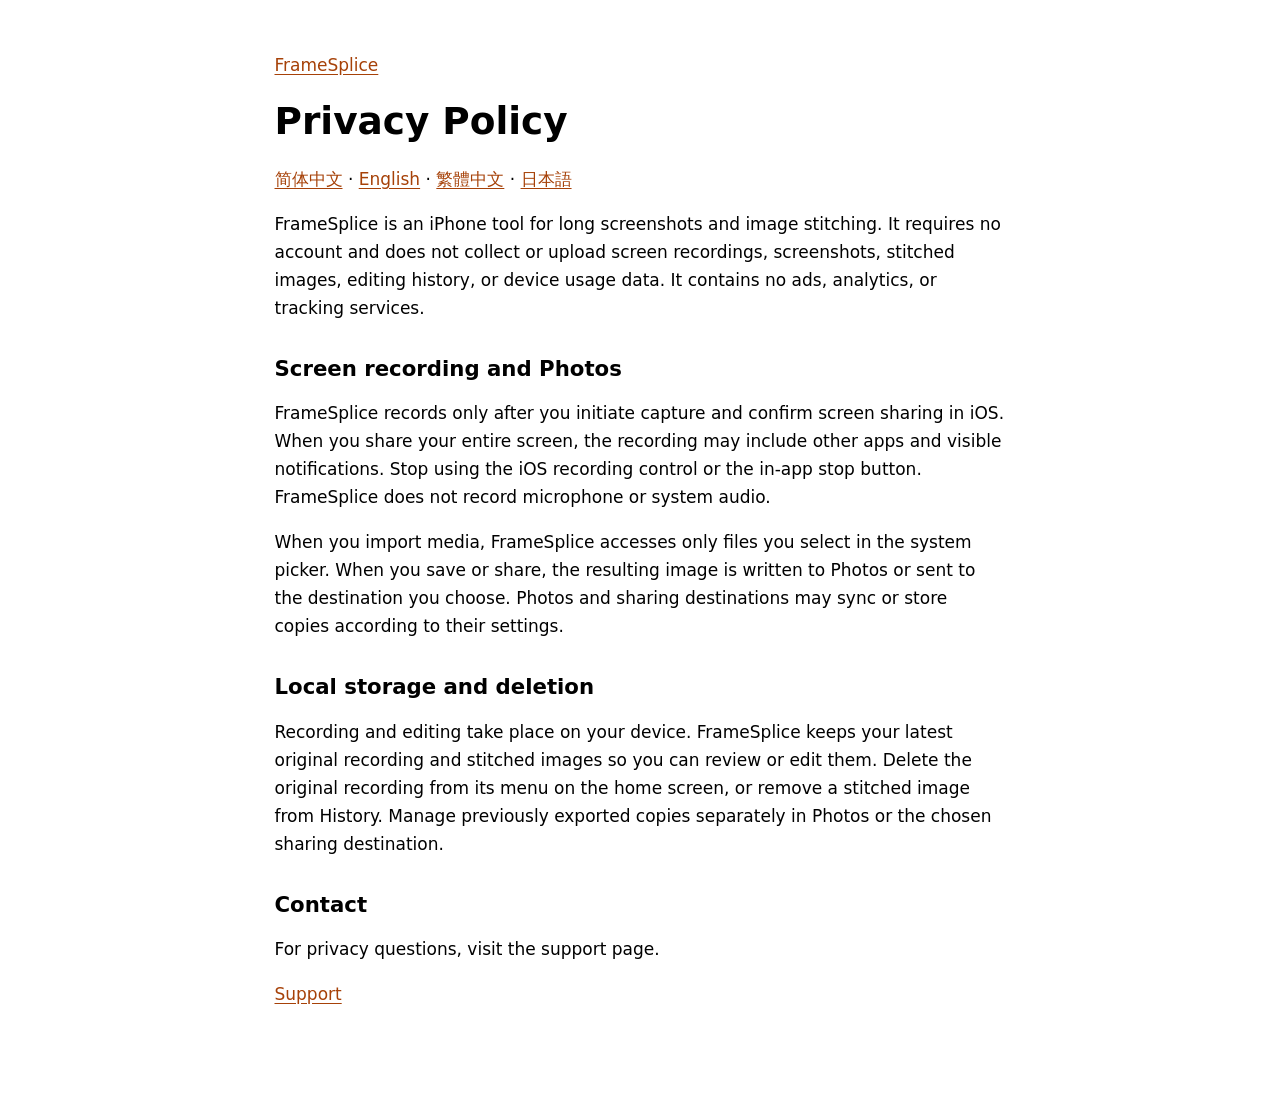
==== privacy-en.html @ ad6767bf "Localize FrameSplice support and privacy pages" ====
<!doctype html>
<html lang="en">
<head>
  <meta charset="utf-8">
  <meta name="viewport" content="width=device-width,initial-scale=1">
  <title>FrameSplice — Privacy Policy</title>
  <link rel="stylesheet" href="style.css">
</head>
<body>
<main>
  <a href="index.html">FrameSplice</a>
  <h1>Privacy Policy</h1>
  <nav><a href="privacy.html" hreflang="zh-Hans" lang="zh-Hans">简体中文</a> · <a href="privacy-en.html" hreflang="en" lang="en" aria-current="page">English</a> · <a href="privacy-zh-Hant.html" hreflang="zh-Hant" lang="zh-Hant">繁體中文</a> · <a href="privacy-ja.html" hreflang="ja" lang="ja">日本語</a></nav>
  <p>FrameSplice is an iPhone tool for long screenshots and image stitching. It requires no account and does not collect or upload screen recordings, screenshots, stitched images, editing history, or device usage data. It contains no ads, analytics, or tracking services.</p>
  <h2>Screen recording and Photos</h2>
  <p>FrameSplice records only after you initiate capture and confirm screen sharing in iOS. When you share your entire screen, the recording may include other apps and visible notifications. Stop using the iOS recording control or the in-app stop button. FrameSplice does not record microphone or system audio.</p>
  <p>When you import media, FrameSplice accesses only files you select in the system picker. When you save or share, the resulting image is written to Photos or sent to the destination you choose. Photos and sharing destinations may sync or store copies according to their settings.</p>
  <h2>Local storage and deletion</h2>
  <p>Recording and editing take place on your device. FrameSplice keeps your latest original recording and stitched images so you can review or edit them. Delete the original recording from its menu on the home screen, or remove a stitched image from History. Manage previously exported copies separately in Photos or the chosen sharing destination.</p>
  <h2>Contact</h2>
  <p>For privacy questions, visit the support page.</p>
  <p><a href="support-en.html">Support</a></p>
</main>
</body>
</html>
---- style.css ----
:root{color-scheme:light dark;font:17px/1.65 system-ui,sans-serif}body{margin:0}main{max-width:43rem;margin:auto;padding:3rem 1.5rem 5rem}h1,h2{line-height:1.2}h1{margin:1.2rem 0;font-size:2.2rem}h2{font-size:1.25rem;margin-top:2rem}a{color:#a64108;text-underline-offset:3px}@media(prefers-color-scheme:dark){a{color:#ffab70}}
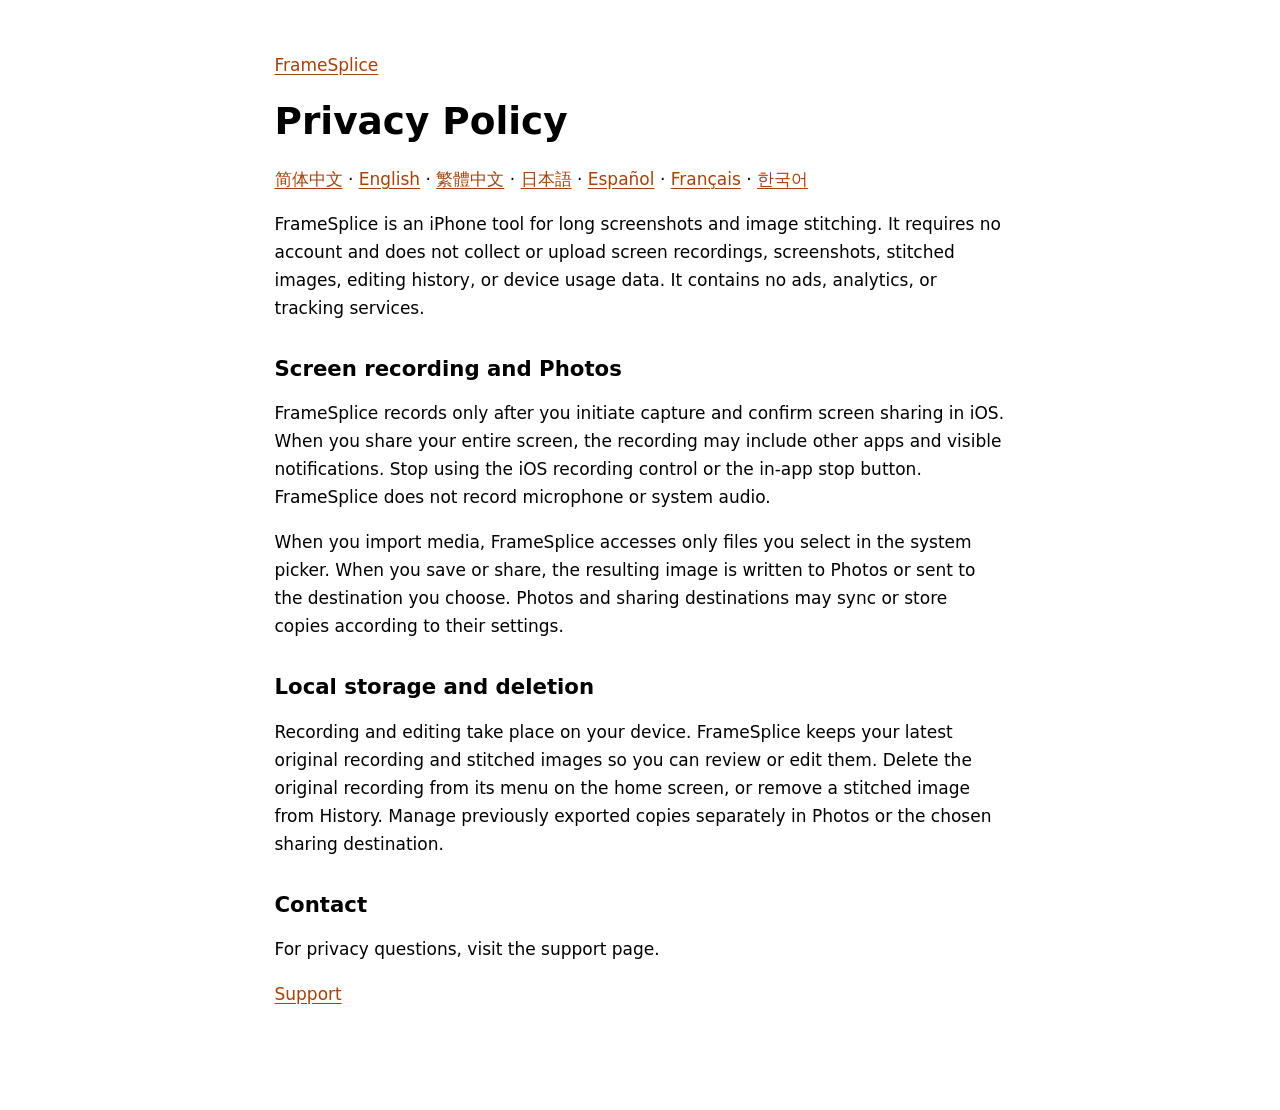
==== commit a7046150: "Add Spanish French and Korean support pages" ====
--- a/privacy-en.html
+++ b/privacy-en.html
@@ -10,7 +10,7 @@
 <main>
   <a href="index.html">FrameSplice</a>
   <h1>Privacy Policy</h1>
-  <nav><a href="privacy.html" hreflang="zh-Hans" lang="zh-Hans">简体中文</a> · <a href="privacy-en.html" hreflang="en" lang="en" aria-current="page">English</a> · <a href="privacy-zh-Hant.html" hreflang="zh-Hant" lang="zh-Hant">繁體中文</a> · <a href="privacy-ja.html" hreflang="ja" lang="ja">日本語</a></nav>
+  <nav><a href="privacy.html" hreflang="zh-Hans" lang="zh-Hans">简体中文</a> · <a href="privacy-en.html" hreflang="en" lang="en" aria-current="page">English</a> · <a href="privacy-zh-Hant.html" hreflang="zh-Hant" lang="zh-Hant">繁體中文</a> · <a href="privacy-ja.html" hreflang="ja" lang="ja">日本語</a> · <a href="privacy-es.html" hreflang="es" lang="es">Español</a> · <a href="privacy-fr.html" hreflang="fr" lang="fr">Français</a> · <a href="privacy-ko.html" hreflang="ko" lang="ko">한국어</a></nav>
   <p>FrameSplice is an iPhone tool for long screenshots and image stitching. It requires no account and does not collect or upload screen recordings, screenshots, stitched images, editing history, or device usage data. It contains no ads, analytics, or tracking services.</p>
   <h2>Screen recording and Photos</h2>
   <p>FrameSplice records only after you initiate capture and confirm screen sharing in iOS. When you share your entire screen, the recording may include other apps and visible notifications. Stop using the iOS recording control or the in-app stop button. FrameSplice does not record microphone or system audio.</p>
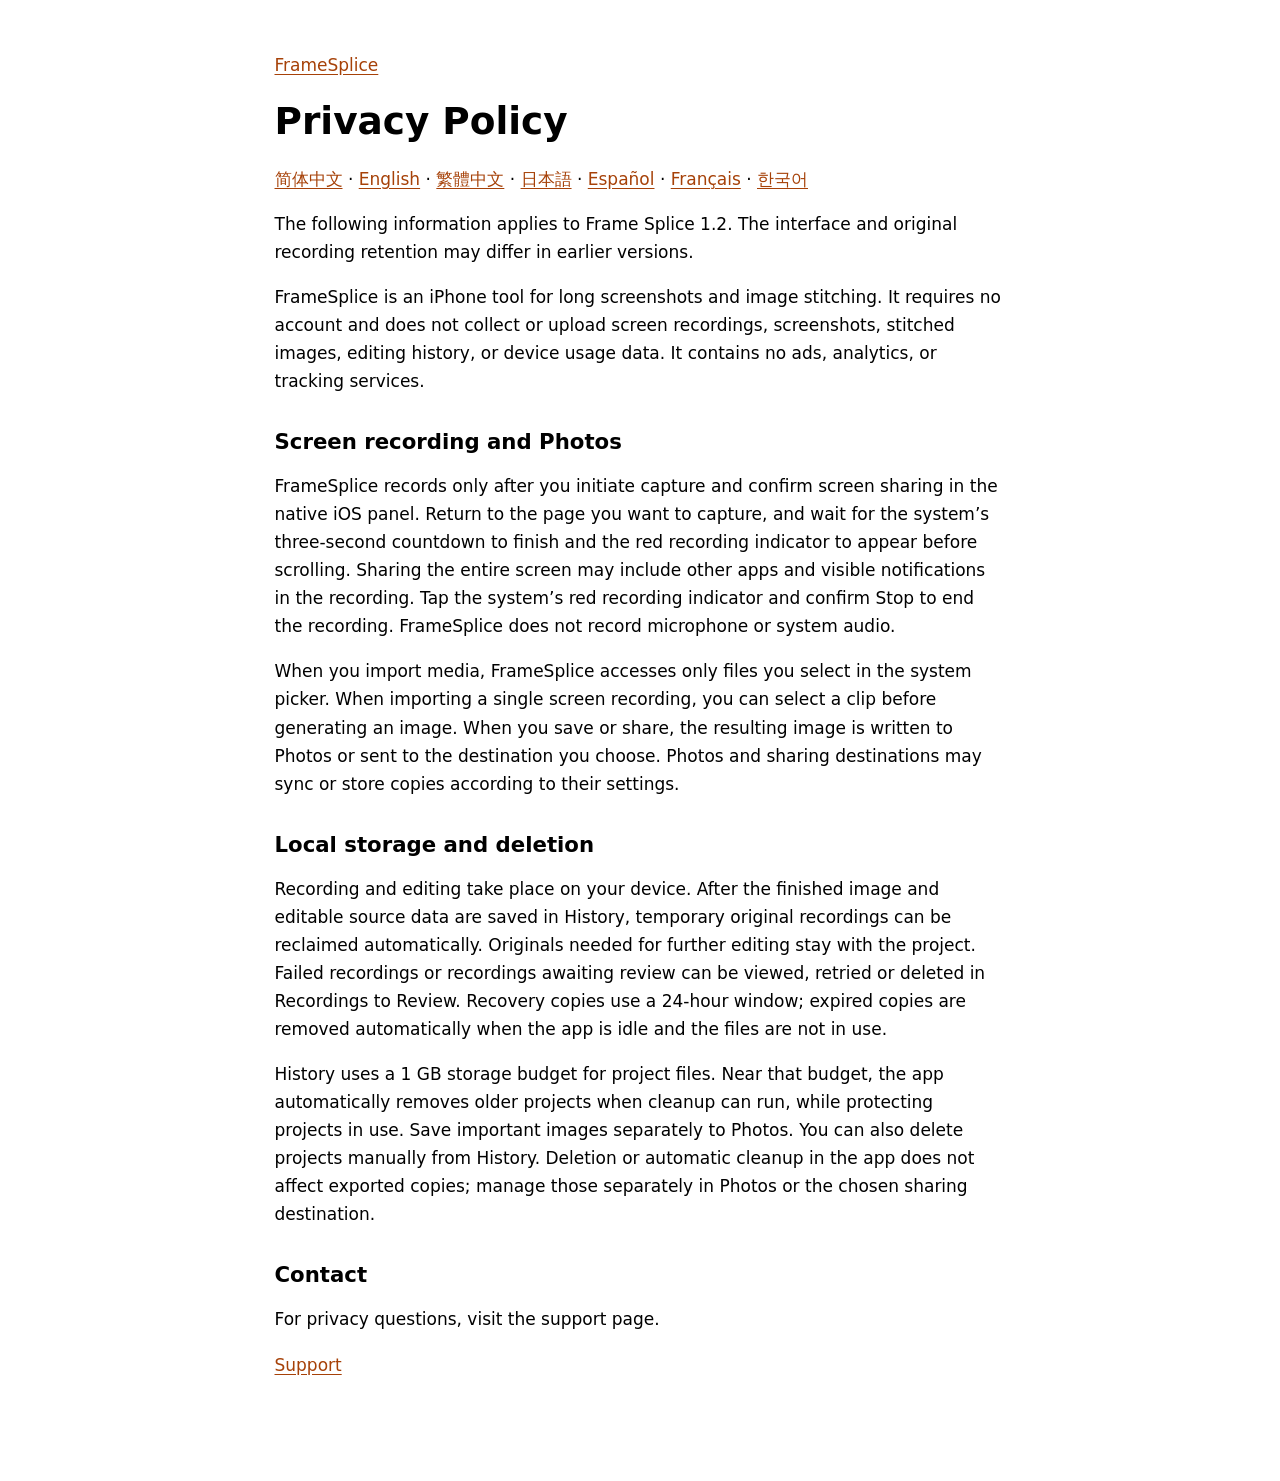
==== commit 7b76c79f: "Update support and privacy information for Frame Splice 1.2 Describe the native recording flow, clip" ====
--- a/privacy-en.html
+++ b/privacy-en.html
@@ -11,12 +11,14 @@
   <a href="index.html">FrameSplice</a>
   <h1>Privacy Policy</h1>
   <nav><a href="privacy.html" hreflang="zh-Hans" lang="zh-Hans">简体中文</a> · <a href="privacy-en.html" hreflang="en" lang="en" aria-current="page">English</a> · <a href="privacy-zh-Hant.html" hreflang="zh-Hant" lang="zh-Hant">繁體中文</a> · <a href="privacy-ja.html" hreflang="ja" lang="ja">日本語</a> · <a href="privacy-es.html" hreflang="es" lang="es">Español</a> · <a href="privacy-fr.html" hreflang="fr" lang="fr">Français</a> · <a href="privacy-ko.html" hreflang="ko" lang="ko">한국어</a></nav>
+<p>The following information applies to Frame Splice 1.2. The interface and original recording retention may differ in earlier versions.</p>
   <p>FrameSplice is an iPhone tool for long screenshots and image stitching. It requires no account and does not collect or upload screen recordings, screenshots, stitched images, editing history, or device usage data. It contains no ads, analytics, or tracking services.</p>
   <h2>Screen recording and Photos</h2>
-  <p>FrameSplice records only after you initiate capture and confirm screen sharing in iOS. When you share your entire screen, the recording may include other apps and visible notifications. Stop using the iOS recording control or the in-app stop button. FrameSplice does not record microphone or system audio.</p>
-  <p>When you import media, FrameSplice accesses only files you select in the system picker. When you save or share, the resulting image is written to Photos or sent to the destination you choose. Photos and sharing destinations may sync or store copies according to their settings.</p>
+  <p>FrameSplice records only after you initiate capture and confirm screen sharing in the native iOS panel. Return to the page you want to capture, and wait for the system’s three-second countdown to finish and the red recording indicator to appear before scrolling. Sharing the entire screen may include other apps and visible notifications in the recording. Tap the system’s red recording indicator and confirm Stop to end the recording. FrameSplice does not record microphone or system audio.</p>
+  <p>When you import media, FrameSplice accesses only files you select in the system picker. When importing a single screen recording, you can select a clip before generating an image. When you save or share, the resulting image is written to Photos or sent to the destination you choose. Photos and sharing destinations may sync or store copies according to their settings.</p>
   <h2>Local storage and deletion</h2>
-  <p>Recording and editing take place on your device. FrameSplice keeps your latest original recording and stitched images so you can review or edit them. Delete the original recording from its menu on the home screen, or remove a stitched image from History. Manage previously exported copies separately in Photos or the chosen sharing destination.</p>
+  <p>Recording and editing take place on your device. After the finished image and editable source data are saved in History, temporary original recordings can be reclaimed automatically. Originals needed for further editing stay with the project. Failed recordings or recordings awaiting review can be viewed, retried or deleted in Recordings to Review. Recovery copies use a 24-hour window; expired copies are removed automatically when the app is idle and the files are not in use.</p>
+<p>History uses a 1 GB storage budget for project files. Near that budget, the app automatically removes older projects when cleanup can run, while protecting projects in use. Save important images separately to Photos. You can also delete projects manually from History. Deletion or automatic cleanup in the app does not affect exported copies; manage those separately in Photos or the chosen sharing destination.</p>
   <h2>Contact</h2>
   <p>For privacy questions, visit the support page.</p>
   <p><a href="support-en.html">Support</a></p>
